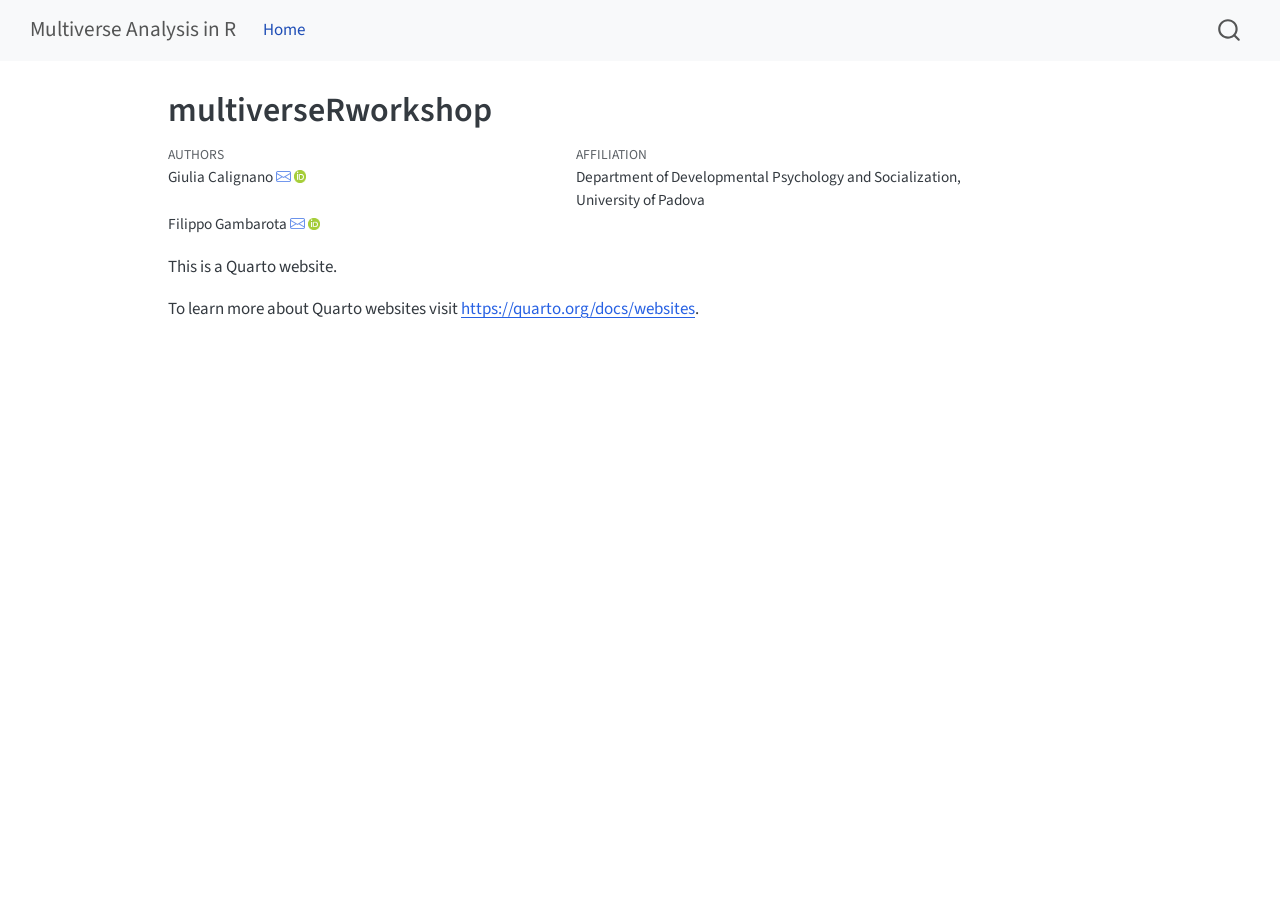
==== docs/index.html @ 0434daf9 "init" ====
<!DOCTYPE html>
<html xmlns="http://www.w3.org/1999/xhtml" lang="en" xml:lang="en"><head>

<meta charset="utf-8">
<meta name="generator" content="quarto-1.6.40">

<meta name="viewport" content="width=device-width, initial-scale=1.0, user-scalable=yes">

<meta name="author" content="Giulia Calignano">
<meta name="author" content="Filippo Gambarota">

<title>multiverseRworkshop – Multiverse Analysis in R</title>
<style>
code{white-space: pre-wrap;}
span.smallcaps{font-variant: small-caps;}
div.columns{display: flex; gap: min(4vw, 1.5em);}
div.column{flex: auto; overflow-x: auto;}
div.hanging-indent{margin-left: 1.5em; text-indent: -1.5em;}
ul.task-list{list-style: none;}
ul.task-list li input[type="checkbox"] {
  width: 0.8em;
  margin: 0 0.8em 0.2em -1em; /* quarto-specific, see https://github.com/quarto-dev/quarto-cli/issues/4556 */ 
  vertical-align: middle;
}
</style>


<script src="site_libs/quarto-nav/quarto-nav.js"></script>
<script src="site_libs/quarto-nav/headroom.min.js"></script>
<script src="site_libs/clipboard/clipboard.min.js"></script>
<script src="site_libs/quarto-search/autocomplete.umd.js"></script>
<script src="site_libs/quarto-search/fuse.min.js"></script>
<script src="site_libs/quarto-search/quarto-search.js"></script>
<meta name="quarto:offset" content="./">
<script src="site_libs/quarto-html/quarto.js"></script>
<script src="site_libs/quarto-html/popper.min.js"></script>
<script src="site_libs/quarto-html/tippy.umd.min.js"></script>
<script src="site_libs/quarto-html/anchor.min.js"></script>
<link href="site_libs/quarto-html/tippy.css" rel="stylesheet">
<link href="site_libs/quarto-html/quarto-syntax-highlighting-549806ee2085284f45b00abea8c6df48.css" rel="stylesheet" id="quarto-text-highlighting-styles">
<script src="site_libs/bootstrap/bootstrap.min.js"></script>
<link href="site_libs/bootstrap/bootstrap-icons.css" rel="stylesheet">
<link href="site_libs/bootstrap/bootstrap-0df6734a7621d6ae1792cc2a95df2203.min.css" rel="stylesheet" append-hash="true" id="quarto-bootstrap" data-mode="light">
<script id="quarto-search-options" type="application/json">{
  "location": "navbar",
  "copy-button": false,
  "collapse-after": 3,
  "panel-placement": "end",
  "type": "overlay",
  "limit": 50,
  "keyboard-shortcut": [
    "f",
    "/",
    "s"
  ],
  "show-item-context": false,
  "language": {
    "search-no-results-text": "No results",
    "search-matching-documents-text": "matching documents",
    "search-copy-link-title": "Copy link to search",
    "search-hide-matches-text": "Hide additional matches",
    "search-more-match-text": "more match in this document",
    "search-more-matches-text": "more matches in this document",
    "search-clear-button-title": "Clear",
    "search-text-placeholder": "",
    "search-detached-cancel-button-title": "Cancel",
    "search-submit-button-title": "Submit",
    "search-label": "Search"
  }
}</script>


<link rel="stylesheet" href="styles.css">
</head>

<body class="nav-fixed">

<div id="quarto-search-results"></div>
  <header id="quarto-header" class="headroom fixed-top">
    <nav class="navbar navbar-expand-lg " data-bs-theme="dark">
      <div class="navbar-container container-fluid">
      <div class="navbar-brand-container mx-auto">
    <a class="navbar-brand" href="./index.html">
    <span class="navbar-title">Multiverse Analysis in R</span>
    </a>
  </div>
            <div id="quarto-search" class="" title="Search"></div>
          <button class="navbar-toggler" type="button" data-bs-toggle="collapse" data-bs-target="#navbarCollapse" aria-controls="navbarCollapse" role="menu" aria-expanded="false" aria-label="Toggle navigation" onclick="if (window.quartoToggleHeadroom) { window.quartoToggleHeadroom(); }">
  <span class="navbar-toggler-icon"></span>
</button>
          <div class="collapse navbar-collapse" id="navbarCollapse">
            <ul class="navbar-nav navbar-nav-scroll me-auto">
  <li class="nav-item">
    <a class="nav-link active" href="./index.html" aria-current="page"> 
<span class="menu-text">Home</span></a>
  </li>  
</ul>
          </div> <!-- /navcollapse -->
            <div class="quarto-navbar-tools">
</div>
      </div> <!-- /container-fluid -->
    </nav>
</header>
<!-- content -->
<div id="quarto-content" class="quarto-container page-columns page-rows-contents page-layout-article page-navbar">
<!-- sidebar -->
<!-- margin-sidebar -->
    <div id="quarto-margin-sidebar" class="sidebar margin-sidebar zindex-bottom">
        
    </div>
<!-- main -->
<main class="content" id="quarto-document-content">

<header id="title-block-header" class="quarto-title-block default">
<div class="quarto-title">
<h1 class="title">multiverseRworkshop</h1>
</div>


<div class="quarto-title-meta-author">
  <div class="quarto-title-meta-heading">Authors</div>
  <div class="quarto-title-meta-heading">Affiliation</div>
  
    <div class="quarto-title-meta-contents">
    <p class="author">Giulia Calignano <a href="mailto:giulia.calignano@unipd.it" class="quarto-title-author-email"><i class="bi bi-envelope"></i></a> <a href="https://orcid.org/0000-0002-2913-8770" class="quarto-title-author-orcid"> <img src="[data-uri]"></a></p>
  </div>
  <div class="quarto-title-meta-contents">
        <p class="affiliation">
            Department of Developmental Psychology and Socialization, University of Padova
          </p>
      </div>
    <div class="quarto-title-meta-contents">
    <p class="author">Filippo Gambarota <a href="mailto:filippo.gambarota@unipd.it" class="quarto-title-author-email"><i class="bi bi-envelope"></i></a> <a href="https://orcid.org/0000-0002-6666-1747" class="quarto-title-author-orcid"> <img src="[data-uri]"></a></p>
  </div>
  <div class="quarto-title-meta-contents">
      </div>
  </div>

<div class="quarto-title-meta">

      
  
    
  </div>
  


</header>


<p>This is a Quarto website.</p>
<p>To learn more about Quarto websites visit <a href="https://quarto.org/docs/websites" class="uri">https://quarto.org/docs/websites</a>.</p>



</main> <!-- /main -->
<script id="quarto-html-after-body" type="application/javascript">
window.document.addEventListener("DOMContentLoaded", function (event) {
  const toggleBodyColorMode = (bsSheetEl) => {
    const mode = bsSheetEl.getAttribute("data-mode");
    const bodyEl = window.document.querySelector("body");
    if (mode === "dark") {
      bodyEl.classList.add("quarto-dark");
      bodyEl.classList.remove("quarto-light");
    } else {
      bodyEl.classList.add("quarto-light");
      bodyEl.classList.remove("quarto-dark");
    }
  }
  const toggleBodyColorPrimary = () => {
    const bsSheetEl = window.document.querySelector("link#quarto-bootstrap");
    if (bsSheetEl) {
      toggleBodyColorMode(bsSheetEl);
    }
  }
  toggleBodyColorPrimary();  
  const icon = "";
  const anchorJS = new window.AnchorJS();
  anchorJS.options = {
    placement: 'right',
    icon: icon
  };
  anchorJS.add('.anchored');
  const isCodeAnnotation = (el) => {
    for (const clz of el.classList) {
      if (clz.startsWith('code-annotation-')) {                     
        return true;
      }
    }
    return false;
  }
  const onCopySuccess = function(e) {
    // button target
    const button = e.trigger;
    // don't keep focus
    button.blur();
    // flash "checked"
    button.classList.add('code-copy-button-checked');
    var currentTitle = button.getAttribute("title");
    button.setAttribute("title", "Copied!");
    let tooltip;
    if (window.bootstrap) {
      button.setAttribute("data-bs-toggle", "tooltip");
      button.setAttribute("data-bs-placement", "left");
      button.setAttribute("data-bs-title", "Copied!");
      tooltip = new bootstrap.Tooltip(button, 
        { trigger: "manual", 
          customClass: "code-copy-button-tooltip",
          offset: [0, -8]});
      tooltip.show();    
    }
    setTimeout(function() {
      if (tooltip) {
        tooltip.hide();
        button.removeAttribute("data-bs-title");
        button.removeAttribute("data-bs-toggle");
        button.removeAttribute("data-bs-placement");
      }
      button.setAttribute("title", currentTitle);
      button.classList.remove('code-copy-button-checked');
    }, 1000);
    // clear code selection
    e.clearSelection();
  }
  const getTextToCopy = function(trigger) {
      const codeEl = trigger.previousElementSibling.cloneNode(true);
      for (const childEl of codeEl.children) {
        if (isCodeAnnotation(childEl)) {
          childEl.remove();
        }
      }
      return codeEl.innerText;
  }
  const clipboard = new window.ClipboardJS('.code-copy-button:not([data-in-quarto-modal])', {
    text: getTextToCopy
  });
  clipboard.on('success', onCopySuccess);
  if (window.document.getElementById('quarto-embedded-source-code-modal')) {
    const clipboardModal = new window.ClipboardJS('.code-copy-button[data-in-quarto-modal]', {
      text: getTextToCopy,
      container: window.document.getElementById('quarto-embedded-source-code-modal')
    });
    clipboardModal.on('success', onCopySuccess);
  }
    var localhostRegex = new RegExp(/^(?:http|https):\/\/localhost\:?[0-9]*\//);
    var mailtoRegex = new RegExp(/^mailto:/);
      var filterRegex = new RegExp('/' + window.location.host + '/');
    var isInternal = (href) => {
        return filterRegex.test(href) || localhostRegex.test(href) || mailtoRegex.test(href);
    }
    // Inspect non-navigation links and adorn them if external
 	var links = window.document.querySelectorAll('a[href]:not(.nav-link):not(.navbar-brand):not(.toc-action):not(.sidebar-link):not(.sidebar-item-toggle):not(.pagination-link):not(.no-external):not([aria-hidden]):not(.dropdown-item):not(.quarto-navigation-tool):not(.about-link)');
    for (var i=0; i<links.length; i++) {
      const link = links[i];
      if (!isInternal(link.href)) {
        // undo the damage that might have been done by quarto-nav.js in the case of
        // links that we want to consider external
        if (link.dataset.originalHref !== undefined) {
          link.href = link.dataset.originalHref;
        }
      }
    }
  function tippyHover(el, contentFn, onTriggerFn, onUntriggerFn) {
    const config = {
      allowHTML: true,
      maxWidth: 500,
      delay: 100,
      arrow: false,
      appendTo: function(el) {
          return el.parentElement;
      },
      interactive: true,
      interactiveBorder: 10,
      theme: 'quarto',
      placement: 'bottom-start',
    };
    if (contentFn) {
      config.content = contentFn;
    }
    if (onTriggerFn) {
      config.onTrigger = onTriggerFn;
    }
    if (onUntriggerFn) {
      config.onUntrigger = onUntriggerFn;
    }
    window.tippy(el, config); 
  }
  const noterefs = window.document.querySelectorAll('a[role="doc-noteref"]');
  for (var i=0; i<noterefs.length; i++) {
    const ref = noterefs[i];
    tippyHover(ref, function() {
      // use id or data attribute instead here
      let href = ref.getAttribute('data-footnote-href') || ref.getAttribute('href');
      try { href = new URL(href).hash; } catch {}
      const id = href.replace(/^#\/?/, "");
      const note = window.document.getElementById(id);
      if (note) {
        return note.innerHTML;
      } else {
        return "";
      }
    });
  }
  const xrefs = window.document.querySelectorAll('a.quarto-xref');
  const processXRef = (id, note) => {
    // Strip column container classes
    const stripColumnClz = (el) => {
      el.classList.remove("page-full", "page-columns");
      if (el.children) {
        for (const child of el.children) {
          stripColumnClz(child);
        }
      }
    }
    stripColumnClz(note)
    if (id === null || id.startsWith('sec-')) {
      // Special case sections, only their first couple elements
      const container = document.createElement("div");
      if (note.children && note.children.length > 2) {
        container.appendChild(note.children[0].cloneNode(true));
        for (let i = 1; i < note.children.length; i++) {
          const child = note.children[i];
          if (child.tagName === "P" && child.innerText === "") {
            continue;
          } else {
            container.appendChild(child.cloneNode(true));
            break;
          }
        }
        if (window.Quarto?.typesetMath) {
          window.Quarto.typesetMath(container);
        }
        return container.innerHTML
      } else {
        if (window.Quarto?.typesetMath) {
          window.Quarto.typesetMath(note);
        }
        return note.innerHTML;
      }
    } else {
      // Remove any anchor links if they are present
      const anchorLink = note.querySelector('a.anchorjs-link');
      if (anchorLink) {
        anchorLink.remove();
      }
      if (window.Quarto?.typesetMath) {
        window.Quarto.typesetMath(note);
      }
      if (note.classList.contains("callout")) {
        return note.outerHTML;
      } else {
        return note.innerHTML;
      }
    }
  }
  for (var i=0; i<xrefs.length; i++) {
    const xref = xrefs[i];
    tippyHover(xref, undefined, function(instance) {
      instance.disable();
      let url = xref.getAttribute('href');
      let hash = undefined; 
      if (url.startsWith('#')) {
        hash = url;
      } else {
        try { hash = new URL(url).hash; } catch {}
      }
      if (hash) {
        const id = hash.replace(/^#\/?/, "");
        const note = window.document.getElementById(id);
        if (note !== null) {
          try {
            const html = processXRef(id, note.cloneNode(true));
            instance.setContent(html);
          } finally {
            instance.enable();
            instance.show();
          }
        } else {
          // See if we can fetch this
          fetch(url.split('#')[0])
          .then(res => res.text())
          .then(html => {
            const parser = new DOMParser();
            const htmlDoc = parser.parseFromString(html, "text/html");
            const note = htmlDoc.getElementById(id);
            if (note !== null) {
              const html = processXRef(id, note);
              instance.setContent(html);
            } 
          }).finally(() => {
            instance.enable();
            instance.show();
          });
        }
      } else {
        // See if we can fetch a full url (with no hash to target)
        // This is a special case and we should probably do some content thinning / targeting
        fetch(url)
        .then(res => res.text())
        .then(html => {
          const parser = new DOMParser();
          const htmlDoc = parser.parseFromString(html, "text/html");
          const note = htmlDoc.querySelector('main.content');
          if (note !== null) {
            // This should only happen for chapter cross references
            // (since there is no id in the URL)
            // remove the first header
            if (note.children.length > 0 && note.children[0].tagName === "HEADER") {
              note.children[0].remove();
            }
            const html = processXRef(null, note);
            instance.setContent(html);
          } 
        }).finally(() => {
          instance.enable();
          instance.show();
        });
      }
    }, function(instance) {
    });
  }
      let selectedAnnoteEl;
      const selectorForAnnotation = ( cell, annotation) => {
        let cellAttr = 'data-code-cell="' + cell + '"';
        let lineAttr = 'data-code-annotation="' +  annotation + '"';
        const selector = 'span[' + cellAttr + '][' + lineAttr + ']';
        return selector;
      }
      const selectCodeLines = (annoteEl) => {
        const doc = window.document;
        const targetCell = annoteEl.getAttribute("data-target-cell");
        const targetAnnotation = annoteEl.getAttribute("data-target-annotation");
        const annoteSpan = window.document.querySelector(selectorForAnnotation(targetCell, targetAnnotation));
        const lines = annoteSpan.getAttribute("data-code-lines").split(",");
        const lineIds = lines.map((line) => {
          return targetCell + "-" + line;
        })
        let top = null;
        let height = null;
        let parent = null;
        if (lineIds.length > 0) {
            //compute the position of the single el (top and bottom and make a div)
            const el = window.document.getElementById(lineIds[0]);
            top = el.offsetTop;
            height = el.offsetHeight;
            parent = el.parentElement.parentElement;
          if (lineIds.length > 1) {
            const lastEl = window.document.getElementById(lineIds[lineIds.length - 1]);
            const bottom = lastEl.offsetTop + lastEl.offsetHeight;
            height = bottom - top;
          }
          if (top !== null && height !== null && parent !== null) {
            // cook up a div (if necessary) and position it 
            let div = window.document.getElementById("code-annotation-line-highlight");
            if (div === null) {
              div = window.document.createElement("div");
              div.setAttribute("id", "code-annotation-line-highlight");
              div.style.position = 'absolute';
              parent.appendChild(div);
            }
            div.style.top = top - 2 + "px";
            div.style.height = height + 4 + "px";
            div.style.left = 0;
            let gutterDiv = window.document.getElementById("code-annotation-line-highlight-gutter");
            if (gutterDiv === null) {
              gutterDiv = window.document.createElement("div");
              gutterDiv.setAttribute("id", "code-annotation-line-highlight-gutter");
              gutterDiv.style.position = 'absolute';
              const codeCell = window.document.getElementById(targetCell);
              const gutter = codeCell.querySelector('.code-annotation-gutter');
              gutter.appendChild(gutterDiv);
            }
            gutterDiv.style.top = top - 2 + "px";
            gutterDiv.style.height = height + 4 + "px";
          }
          selectedAnnoteEl = annoteEl;
        }
      };
      const unselectCodeLines = () => {
        const elementsIds = ["code-annotation-line-highlight", "code-annotation-line-highlight-gutter"];
        elementsIds.forEach((elId) => {
          const div = window.document.getElementById(elId);
          if (div) {
            div.remove();
          }
        });
        selectedAnnoteEl = undefined;
      };
        // Handle positioning of the toggle
    window.addEventListener(
      "resize",
      throttle(() => {
        elRect = undefined;
        if (selectedAnnoteEl) {
          selectCodeLines(selectedAnnoteEl);
        }
      }, 10)
    );
    function throttle(fn, ms) {
    let throttle = false;
    let timer;
      return (...args) => {
        if(!throttle) { // first call gets through
            fn.apply(this, args);
            throttle = true;
        } else { // all the others get throttled
            if(timer) clearTimeout(timer); // cancel #2
            timer = setTimeout(() => {
              fn.apply(this, args);
              timer = throttle = false;
            }, ms);
        }
      };
    }
      // Attach click handler to the DT
      const annoteDls = window.document.querySelectorAll('dt[data-target-cell]');
      for (const annoteDlNode of annoteDls) {
        annoteDlNode.addEventListener('click', (event) => {
          const clickedEl = event.target;
          if (clickedEl !== selectedAnnoteEl) {
            unselectCodeLines();
            const activeEl = window.document.querySelector('dt[data-target-cell].code-annotation-active');
            if (activeEl) {
              activeEl.classList.remove('code-annotation-active');
            }
            selectCodeLines(clickedEl);
            clickedEl.classList.add('code-annotation-active');
          } else {
            // Unselect the line
            unselectCodeLines();
            clickedEl.classList.remove('code-annotation-active');
          }
        });
      }
  const findCites = (el) => {
    const parentEl = el.parentElement;
    if (parentEl) {
      const cites = parentEl.dataset.cites;
      if (cites) {
        return {
          el,
          cites: cites.split(' ')
        };
      } else {
        return findCites(el.parentElement)
      }
    } else {
      return undefined;
    }
  };
  var bibliorefs = window.document.querySelectorAll('a[role="doc-biblioref"]');
  for (var i=0; i<bibliorefs.length; i++) {
    const ref = bibliorefs[i];
    const citeInfo = findCites(ref);
    if (citeInfo) {
      tippyHover(citeInfo.el, function() {
        var popup = window.document.createElement('div');
        citeInfo.cites.forEach(function(cite) {
          var citeDiv = window.document.createElement('div');
          citeDiv.classList.add('hanging-indent');
          citeDiv.classList.add('csl-entry');
          var biblioDiv = window.document.getElementById('ref-' + cite);
          if (biblioDiv) {
            citeDiv.innerHTML = biblioDiv.innerHTML;
          }
          popup.appendChild(citeDiv);
        });
        return popup.innerHTML;
      });
    }
  }
});
</script>
</div> <!-- /content -->




</body></html>
---- docs/site_libs/quarto-html/tippy.css ----
.tippy-box[data-animation=fade][data-state=hidden]{opacity:0}[data-tippy-root]{max-width:calc(100vw - 10px)}.tippy-box{position:relative;background-color:#333;color:#fff;border-radius:4px;font-size:14px;line-height:1.4;white-space:normal;outline:0;transition-property:transform,visibility,opacity}.tippy-box[data-placement^=top]>.tippy-arrow{bottom:0}.tippy-box[data-placement^=top]>.tippy-arrow:before{bottom:-7px;left:0;border-width:8px 8px 0;border-top-color:initial;transform-origin:center top}.tippy-box[data-placement^=bottom]>.tippy-arrow{top:0}.tippy-box[data-placement^=bottom]>.tippy-arrow:before{top:-7px;left:0;border-width:0 8px 8px;border-bottom-color:initial;transform-origin:center bottom}.tippy-box[data-placement^=left]>.tippy-arrow{right:0}.tippy-box[data-placement^=left]>.tippy-arrow:before{border-width:8px 0 8px 8px;border-left-color:initial;right:-7px;transform-origin:center left}.tippy-box[data-placement^=right]>.tippy-arrow{left:0}.tippy-box[data-placement^=right]>.tippy-arrow:before{left:-7px;border-width:8px 8px 8px 0;border-right-color:initial;transform-origin:center right}.tippy-box[data-inertia][data-state=visible]{transition-timing-function:cubic-bezier(.54,1.5,.38,1.11)}.tippy-arrow{width:16px;height:16px;color:#333}.tippy-arrow:before{content:"";position:absolute;border-color:transparent;border-style:solid}.tippy-content{position:relative;padding:5px 9px;z-index:1}
---- docs/styles.css ----
/* css styles */
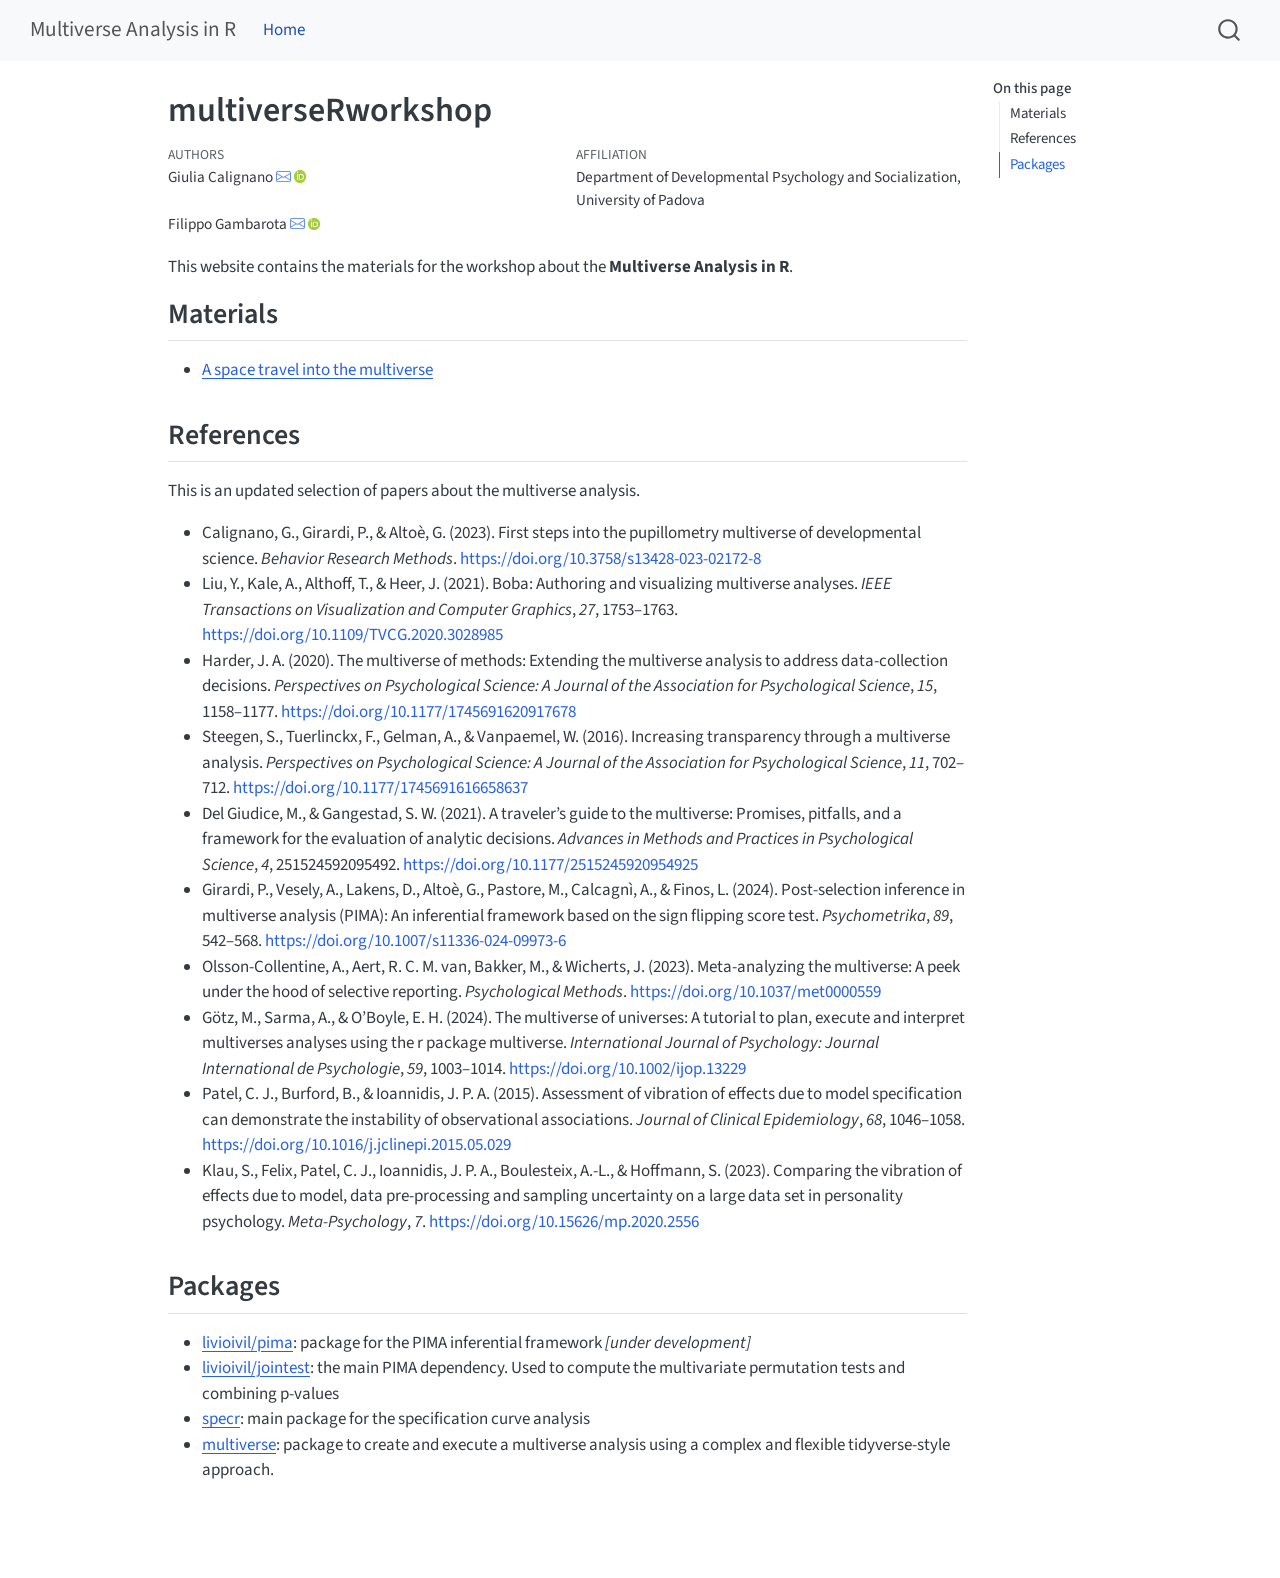
==== commit 2bb7bf54: "updating" ====
--- a/docs/index.html
+++ b/docs/index.html
@@ -105,8 +105,16 @@
 <div id="quarto-content" class="quarto-container page-columns page-rows-contents page-layout-article page-navbar">
 <!-- sidebar -->
 <!-- margin-sidebar -->
-    <div id="quarto-margin-sidebar" class="sidebar margin-sidebar zindex-bottom">
-        
+    <div id="quarto-margin-sidebar" class="sidebar margin-sidebar">
+        <nav id="TOC" role="doc-toc" class="toc-active">
+    <h2 id="toc-title">On this page</h2>
+   
+  <ul>
+  <li><a href="#materials" id="toc-materials" class="nav-link active" data-scroll-target="#materials">Materials</a></li>
+  <li><a href="#references" id="toc-references" class="nav-link" data-scroll-target="#references">References</a></li>
+  <li><a href="#packages" id="toc-packages" class="nav-link" data-scroll-target="#packages">Packages</a></li>
+  </ul>
+</nav>
     </div>
 <!-- main -->
 <main class="content" id="quarto-document-content">
@@ -148,10 +156,40 @@
 </header>
 
 
-<p>This is a Quarto website.</p>
-<p>To learn more about Quarto websites visit <a href="https://quarto.org/docs/websites" class="uri">https://quarto.org/docs/websites</a>.</p>
-
-
+<p>This website contains the materials for the workshop about the <strong>Multiverse Analysis in R</strong>.</p>
+<section id="materials" class="level2">
+<h2 class="anchored" data-anchor-id="materials">Materials</h2>
+<ul>
+<li><a href="./materials/space-travel-multiverse.pdf">A space travel into the multiverse</a></li>
+</ul>
+</section>
+<section id="references" class="level2">
+<h2 class="anchored" data-anchor-id="references">References</h2>
+<p>This is an updated selection of papers about the multiverse analysis.</p>
+<ul>
+<li><span class="citation" data-cites="Calignano2023-sq">Calignano, G., Girardi, P., &amp; Altoè, G. (2023). First steps into the pupillometry multiverse of developmental science. <em>Behavior Research Methods</em>. <a href="https://doi.org/10.3758/s13428-023-02172-8">https://doi.org/10.3758/s13428-023-02172-8</a></span></li>
+<li><span class="citation" data-cites="Liu2021-uz">Liu, Y., Kale, A., Althoff, T., &amp; Heer, J. (2021). Boba: Authoring and visualizing multiverse analyses. <em>IEEE Transactions on Visualization and Computer Graphics</em>, <em>27</em>, 1753–1763. <a href="https://doi.org/10.1109/TVCG.2020.3028985">https://doi.org/10.1109/TVCG.2020.3028985</a></span></li>
+<li><span class="citation" data-cites="Harder2020-zf">Harder, J. A. (2020). The multiverse of methods: Extending the multiverse analysis to address data-collection decisions. <em>Perspectives on Psychological Science: A Journal of the Association for Psychological Science</em>, <em>15</em>, 1158–1177. <a href="https://doi.org/10.1177/1745691620917678">https://doi.org/10.1177/1745691620917678</a></span></li>
+<li><span class="citation" data-cites="Steegen2016-gx">Steegen, S., Tuerlinckx, F., Gelman, A., &amp; Vanpaemel, W. (2016). Increasing transparency through a multiverse analysis. <em>Perspectives on Psychological Science: A Journal of the Association for Psychological Science</em>, <em>11</em>, 702–712. <a href="https://doi.org/10.1177/1745691616658637">https://doi.org/10.1177/1745691616658637</a></span></li>
+<li><span class="citation" data-cites="Del_Giudice2021-nm">Del Giudice, M., &amp; Gangestad, S. W. (2021). A traveler’s guide to the multiverse: Promises, pitfalls, and a framework for the evaluation of analytic decisions. <em>Advances in Methods and Practices in Psychological Science</em>, <em>4</em>, 251524592095492. <a href="https://doi.org/10.1177/2515245920954925">https://doi.org/10.1177/2515245920954925</a></span></li>
+<li><span class="citation" data-cites="Girardi2024-ip">Girardi, P., Vesely, A., Lakens, D., Altoè, G., Pastore, M., Calcagnì, A., &amp; Finos, L. (2024). Post-selection inference in multiverse analysis (PIMA): An inferential framework based on the sign flipping score test. <em>Psychometrika</em>, <em>89</em>, 542–568. <a href="https://doi.org/10.1007/s11336-024-09973-6">https://doi.org/10.1007/s11336-024-09973-6</a></span></li>
+<li><span class="citation" data-cites="Olsson-Collentine2023-sj">Olsson-Collentine, A., Aert, R. C. M. van, Bakker, M., &amp; Wicherts, J. (2023). Meta-analyzing the multiverse: A peek under the hood of selective reporting. <em>Psychological Methods</em>. <a href="https://doi.org/10.1037/met0000559">https://doi.org/10.1037/met0000559</a></span></li>
+<li><span class="citation" data-cites="Gotz2024-ov">Götz, M., Sarma, A., &amp; O’Boyle, E. H. (2024). The multiverse of universes: A tutorial to plan, execute and interpret multiverses analyses using the r package multiverse. <em>International Journal of Psychology: Journal International de Psychologie</em>, <em>59</em>, 1003–1014. <a href="https://doi.org/10.1002/ijop.13229">https://doi.org/10.1002/ijop.13229</a></span></li>
+<li><span class="citation" data-cites="Patel2015-pn">Patel, C. J., Burford, B., &amp; Ioannidis, J. P. A. (2015). Assessment of vibration of effects due to model specification can demonstrate the instability of observational associations. <em>Journal of Clinical Epidemiology</em>, <em>68</em>, 1046–1058. <a href="https://doi.org/10.1016/j.jclinepi.2015.05.029">https://doi.org/10.1016/j.jclinepi.2015.05.029</a></span></li>
+<li><span class="citation" data-cites="Klau2023-ri">Klau, S., Felix, Patel, C. J., Ioannidis, J. P. A., Boulesteix, A.-L., &amp; Hoffmann, S. (2023). Comparing the vibration of effects due to model, data pre-processing and sampling uncertainty on a large data set in personality psychology. <em>Meta-Psychology</em>, <em>7</em>. <a href="https://doi.org/10.15626/mp.2020.2556">https://doi.org/10.15626/mp.2020.2556</a></span></li>
+</ul>
+</section>
+<section id="packages" class="level2">
+<h2 class="anchored" data-anchor-id="packages">Packages</h2>
+<ul>
+<li><a href="https://github.com/livioivil/pima">livioivil/pima</a>: package for the PIMA inferential framework <em>[under development]</em></li>
+<li><a href="https://github.com/livioivil/jointest">livioivil/jointest</a>: the main PIMA dependency. Used to compute the multivariate permutation tests and combining p-values</li>
+<li><a href="https://masurp.github.io/specr/">specr</a>: main package for the specification curve analysis</li>
+<li><a href="https://cran.r-project.org/web/packages/multiverse/readme/README.html">multiverse</a>: package to create and execute a multiverse analysis using a complex and flexible tidyverse-style approach.</li>
+</ul>
+
+
+</section>
 
 </main> <!-- /main -->
 <script id="quarto-html-after-body" type="application/javascript">
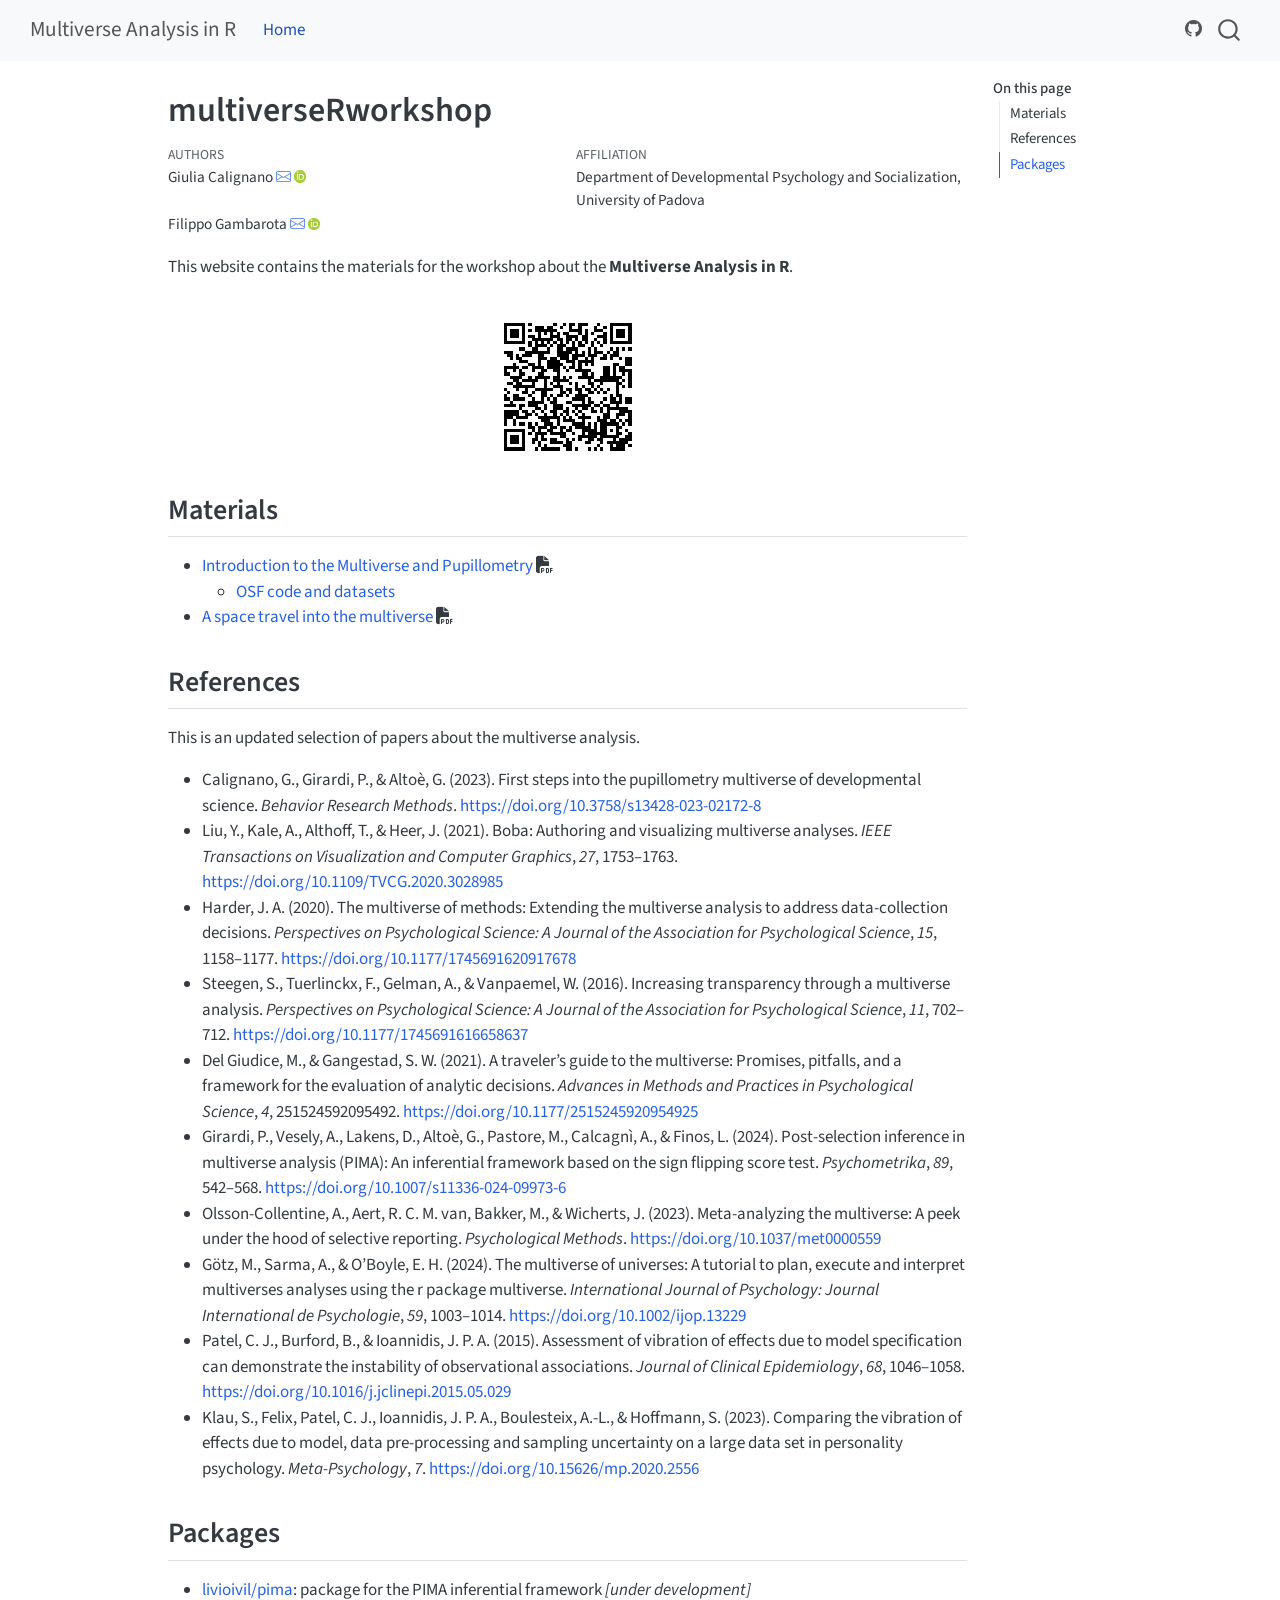
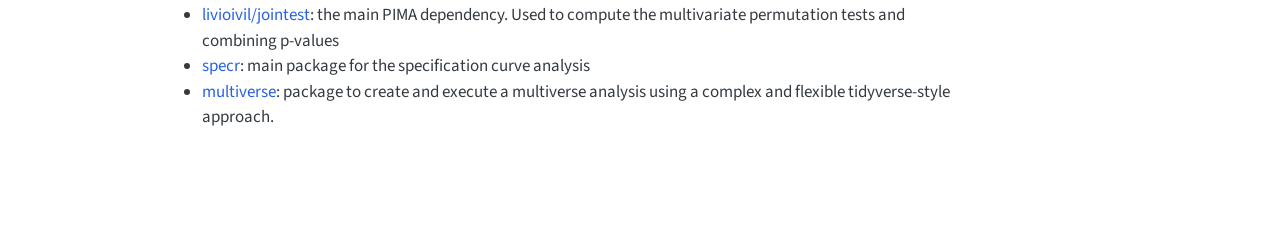
==== commit 8677451e: "update" ====
--- a/docs/index.html
+++ b/docs/index.html
@@ -2,7 +2,7 @@
 <html xmlns="http://www.w3.org/1999/xhtml" lang="en" xml:lang="en"><head>
 
 <meta charset="utf-8">
-<meta name="generator" content="quarto-1.6.40">
+<meta name="generator" content="quarto-1.6.37">
 
 <meta name="viewport" content="width=device-width, initial-scale=1.0, user-scalable=yes">
 
@@ -37,10 +37,13 @@
 <script src="site_libs/quarto-html/tippy.umd.min.js"></script>
 <script src="site_libs/quarto-html/anchor.min.js"></script>
 <link href="site_libs/quarto-html/tippy.css" rel="stylesheet">
-<link href="site_libs/quarto-html/quarto-syntax-highlighting-549806ee2085284f45b00abea8c6df48.css" rel="stylesheet" id="quarto-text-highlighting-styles">
+<link href="site_libs/quarto-html/quarto-syntax-highlighting-29e2c20b02301cfff04dc8050bf30c7e.css" rel="stylesheet" id="quarto-text-highlighting-styles">
 <script src="site_libs/bootstrap/bootstrap.min.js"></script>
 <link href="site_libs/bootstrap/bootstrap-icons.css" rel="stylesheet">
-<link href="site_libs/bootstrap/bootstrap-0df6734a7621d6ae1792cc2a95df2203.min.css" rel="stylesheet" append-hash="true" id="quarto-bootstrap" data-mode="light">
+<link href="site_libs/bootstrap/bootstrap-1322888c997fad56b0b4d776d35cf542.min.css" rel="stylesheet" append-hash="true" id="quarto-bootstrap" data-mode="light">
+<script src="site_libs/quarto-contrib/qrcodejs-v1.0.0/qrcode.js"></script>
+<link href="site_libs/quarto-contrib/fontawesome6-1.2.0/all.min.css" rel="stylesheet">
+<link href="site_libs/quarto-contrib/fontawesome6-1.2.0/latex-fontsize.css" rel="stylesheet">
 <script id="quarto-search-options" type="application/json">{
   "location": "navbar",
   "copy-button": false,
@@ -97,6 +100,7 @@
 </ul>
           </div> <!-- /navcollapse -->
             <div class="quarto-navbar-tools">
+    <a href="https://github.com/psicostat/multiverseRworkshop" title="GitHub" class="quarto-navigation-tool px-1" aria-label="GitHub"><i class="bi bi-github"></i></a>
 </div>
       </div> <!-- /container-fluid -->
     </nav>
@@ -157,10 +161,28 @@
 
 
 <p>This website contains the materials for the workshop about the <strong>Multiverse Analysis in R</strong>.</p>
+<br>
+<center>
+<div id="" class="qrcode"></div>
+<script type="text/javascript">
+(function() {
+  var script = document.currentScript;
+  var qrcode = script.previousElementSibling;
+  qrcode.qrcode = new QRCode(qrcode, {"colorDark":"#000000","colorLight":"#ffffff","height":128,"text":"https://github.com/psicostat/multiverseRworkshop","width":128});
+  script.remove();
+})();
+</script>
+    
+</center>
+<p><br></p>
 <section id="materials" class="level2">
 <h2 class="anchored" data-anchor-id="materials">Materials</h2>
 <ul>
-<li><a href="./materials/space-travel-multiverse.pdf">A space travel into the multiverse</a></li>
+<li><a href="materials/multiverse-intro.pdf">Introduction to the Multiverse and Pupillometry</a> <i class="fa-solid fa-file-pdf" aria-label="file-pdf"></i>
+<ul>
+<li><a href="https://osf.io/rmptv/">OSF code and datasets</a></li>
+</ul></li>
+<li><a href="./materials/space-travel-multiverse.pdf">A space travel into the multiverse</a> <i class="fa-solid fa-file-pdf" aria-label="file-pdf"></i></li>
 </ul>
 </section>
 <section id="references" class="level2">
--- a/docs/site_libs/quarto-html/quarto-syntax-highlighting-29e2c20b02301cfff04dc8050bf30c7e.css
+++ b/docs/site_libs/quarto-html/quarto-syntax-highlighting-29e2c20b02301cfff04dc8050bf30c7e.css
@@ -0,0 +1,205 @@
+/* quarto syntax highlight colors */
+:root {
+  --quarto-hl-ot-color: #003B4F;
+  --quarto-hl-at-color: #657422;
+  --quarto-hl-ss-color: #20794D;
+  --quarto-hl-an-color: #5E5E5E;
+  --quarto-hl-fu-color: #4758AB;
+  --quarto-hl-st-color: #20794D;
+  --quarto-hl-cf-color: #003B4F;
+  --quarto-hl-op-color: #5E5E5E;
+  --quarto-hl-er-color: #AD0000;
+  --quarto-hl-bn-color: #AD0000;
+  --quarto-hl-al-color: #AD0000;
+  --quarto-hl-va-color: #111111;
+  --quarto-hl-bu-color: inherit;
+  --quarto-hl-ex-color: inherit;
+  --quarto-hl-pp-color: #AD0000;
+  --quarto-hl-in-color: #5E5E5E;
+  --quarto-hl-vs-color: #20794D;
+  --quarto-hl-wa-color: #5E5E5E;
+  --quarto-hl-do-color: #5E5E5E;
+  --quarto-hl-im-color: #00769E;
+  --quarto-hl-ch-color: #20794D;
+  --quarto-hl-dt-color: #AD0000;
+  --quarto-hl-fl-color: #AD0000;
+  --quarto-hl-co-color: #5E5E5E;
+  --quarto-hl-cv-color: #5E5E5E;
+  --quarto-hl-cn-color: #8f5902;
+  --quarto-hl-sc-color: #5E5E5E;
+  --quarto-hl-dv-color: #AD0000;
+  --quarto-hl-kw-color: #003B4F;
+}
+
+/* other quarto variables */
+:root {
+  --quarto-font-monospace: SFMono-Regular, Menlo, Monaco, Consolas, "Liberation Mono", "Courier New", monospace;
+}
+
+pre > code.sourceCode > span {
+  color: #003B4F;
+}
+
+code span {
+  color: #003B4F;
+}
+
+code.sourceCode > span {
+  color: #003B4F;
+}
+
+div.sourceCode,
+div.sourceCode pre.sourceCode {
+  color: #003B4F;
+}
+
+code span.ot {
+  color: #003B4F;
+  font-style: inherit;
+}
+
+code span.at {
+  color: #657422;
+  font-style: inherit;
+}
+
+code span.ss {
+  color: #20794D;
+  font-style: inherit;
+}
+
+code span.an {
+  color: #5E5E5E;
+  font-style: inherit;
+}
+
+code span.fu {
+  color: #4758AB;
+  font-style: inherit;
+}
+
+code span.st {
+  color: #20794D;
+  font-style: inherit;
+}
+
+code span.cf {
+  color: #003B4F;
+  font-weight: bold;
+  font-style: inherit;
+}
+
+code span.op {
+  color: #5E5E5E;
+  font-style: inherit;
+}
+
+code span.er {
+  color: #AD0000;
+  font-style: inherit;
+}
+
+code span.bn {
+  color: #AD0000;
+  font-style: inherit;
+}
+
+code span.al {
+  color: #AD0000;
+  font-style: inherit;
+}
+
+code span.va {
+  color: #111111;
+  font-style: inherit;
+}
+
+code span.bu {
+  font-style: inherit;
+}
+
+code span.ex {
+  font-style: inherit;
+}
+
+code span.pp {
+  color: #AD0000;
+  font-style: inherit;
+}
+
+code span.in {
+  color: #5E5E5E;
+  font-style: inherit;
+}
+
+code span.vs {
+  color: #20794D;
+  font-style: inherit;
+}
+
+code span.wa {
+  color: #5E5E5E;
+  font-style: italic;
+}
+
+code span.do {
+  color: #5E5E5E;
+  font-style: italic;
+}
+
+code span.im {
+  color: #00769E;
+  font-style: inherit;
+}
+
+code span.ch {
+  color: #20794D;
+  font-style: inherit;
+}
+
+code span.dt {
+  color: #AD0000;
+  font-style: inherit;
+}
+
+code span.fl {
+  color: #AD0000;
+  font-style: inherit;
+}
+
+code span.co {
+  color: #5E5E5E;
+  font-style: inherit;
+}
+
+code span.cv {
+  color: #5E5E5E;
+  font-style: italic;
+}
+
+code span.cn {
+  color: #8f5902;
+  font-style: inherit;
+}
+
+code span.sc {
+  color: #5E5E5E;
+  font-style: inherit;
+}
+
+code span.dv {
+  color: #AD0000;
+  font-style: inherit;
+}
+
+code span.kw {
+  color: #003B4F;
+  font-weight: bold;
+  font-style: inherit;
+}
+
+.prevent-inlining {
+  content: "</";
+}
+
+/*# sourceMappingURL=5353fc8bf2a85bac2e7a98e8d13296a2.css.map */
--- a/docs/site_libs/quarto-contrib/fontawesome6-1.2.0/latex-fontsize.css
+++ b/docs/site_libs/quarto-contrib/fontawesome6-1.2.0/latex-fontsize.css
@@ -0,0 +1,30 @@
+.fa-tiny {
+  font-size: 0.5em;
+}
+.fa-scriptsize {
+  font-size: 0.7em;
+}
+.fa-footnotesize {
+  font-size: 0.8em;
+}
+.fa-small {
+  font-size: 0.9em;
+}
+.fa-normalsize {
+  font-size: 1em;
+}
+.fa-large {
+  font-size: 1.2em;
+}
+.fa-Large {
+  font-size: 1.5em;
+}
+.fa-LARGE {
+  font-size: 1.75em;
+}
+.fa-huge {
+  font-size: 2em;
+}
+.fa-Huge {
+  font-size: 2.5em;
+}
